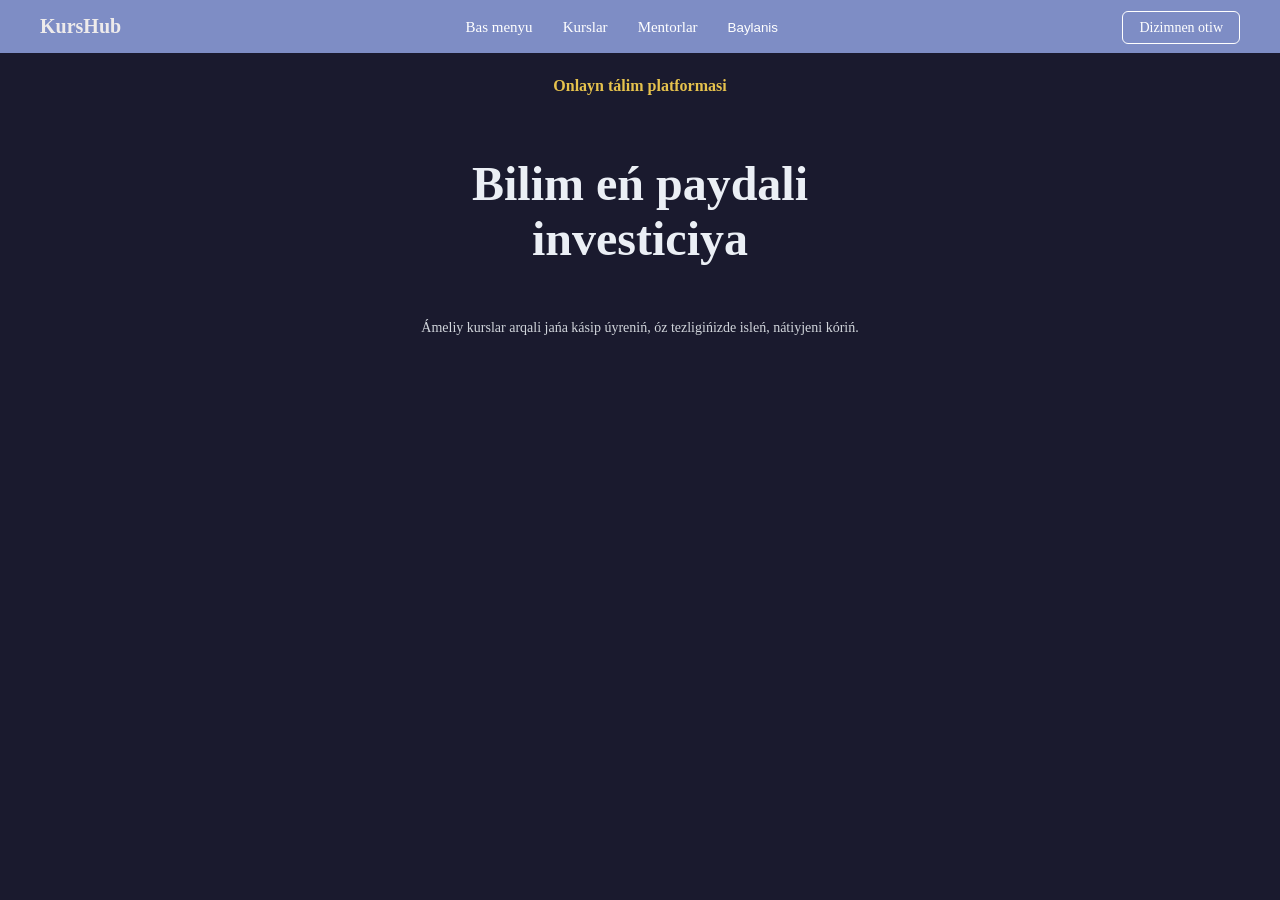
==== index.html @ 2ebdcb11 "s.css ozgeris" ====
<!DOCTYPE html>
<html lang="en">
<head>
    <meta charset="UTF-8">
    <meta name="viewport" content="width=device-width, initial-scale=1.0">
    <title>Online kurs</title>
    <link rel="icon" href="https://encrypted-tbn0.gstatic.com/images?q=tbn:ANd9GcQs_jvKDDHxWjBqhF7HXaSlR3Qv8NFwVwXPyH-iiTp-2g&s">
    <link rel="stylesheet" href="./static/s.css">

</head>
<body>
    <nav class="n">
    <div class="logo">
        <span class="logo-text">Kurs<span class="highlight">Hub</span></span></div>

        <ul class="menyu">
        <li><a href="index.html">Bas menyu</a></li>
        <li><a href="kurs.html">Kurslar</a></li>
        <li><a href="mentor.html">Mentorlar</a></li>
        <li><a href="https://t.me/hubkurs_bot">
  <button class="contact-btn">Baylanis</button>
</a></li>
        </ul>
        
         <div class="menyu_-kiriw">
        
        <a href="" class="btn-outline">Dizimnen otiw</a>
        
    </div>

        </nav>

        <section class="hero">
  <h4 class="d">Onlayn tálim platformasi</h4>
  <h1>Bilim  eń paydali <br>investiciya</h1>
  <p class="p">Ámeliy kurslar arqali jańa kásip úyreniń, óz tezligińizde isleń, nátiyjeni kóriń.</p>
</section>


        
</body>
</html>
---- static/s.css ----
body {
  background-color: #1a1a2e;
  margin: 0;
  padding: 0;
}

.n {
    display: flex;
    align-items: center;
    justify-content: space-between;
    background-color: rgb(126, 141, 197);
    padding: 15px 40px;
}
.logo {
    display: flex;
    align-items: center;
    gap: 10px;
    color: rgb(238, 235, 235);
    font-size: 20px;
    font-weight: bold;
}
.menyu {
    
    display: flex;
    gap: 30px;
    margin: 0;
    padding: 0;
    list-style: none;
   
}
.menyu a {
    text-decoration: none;
    color: #ffffff;
    font-size: 15px;
}
.menyu a:hover{
    color: rgb(251, 215, 168);
}
.menyu-kiriw {
    display: flex;
    align-items: center;
    gap: 15px;
}



.btn-outline {
    color: white;
    border: 1px solid white;
    padding: 8px 16px;
    border-radius: 6px;
    text-decoration: none;
    font-size: 14px;
}

.btn-outline:hover {
     color: #f3deb3;
}
 .hero { 
    background-color: #1a1a2e;
    height: 300px;               
    display: flex;
    
    flex-direction: column; 
   align-items: center;        
   justify-content: center;    
  text-align: center;
 }

.d {
  font-size: 16px;
  color: #e6c24d;
}
.hero h1 {
    color: #ebeff5;
     font-size: 48px;
  font-weight: bold;
    
}
.p{
    font-size: 14px;
    color: #d1d5db;
}
.contact-btn {
    background-color: transparent; 
    border: none;
     color: white;
     padding: 0px; 
             
}
.contact-btn:hover {
  
  color: rgb(239, 212, 177);
}
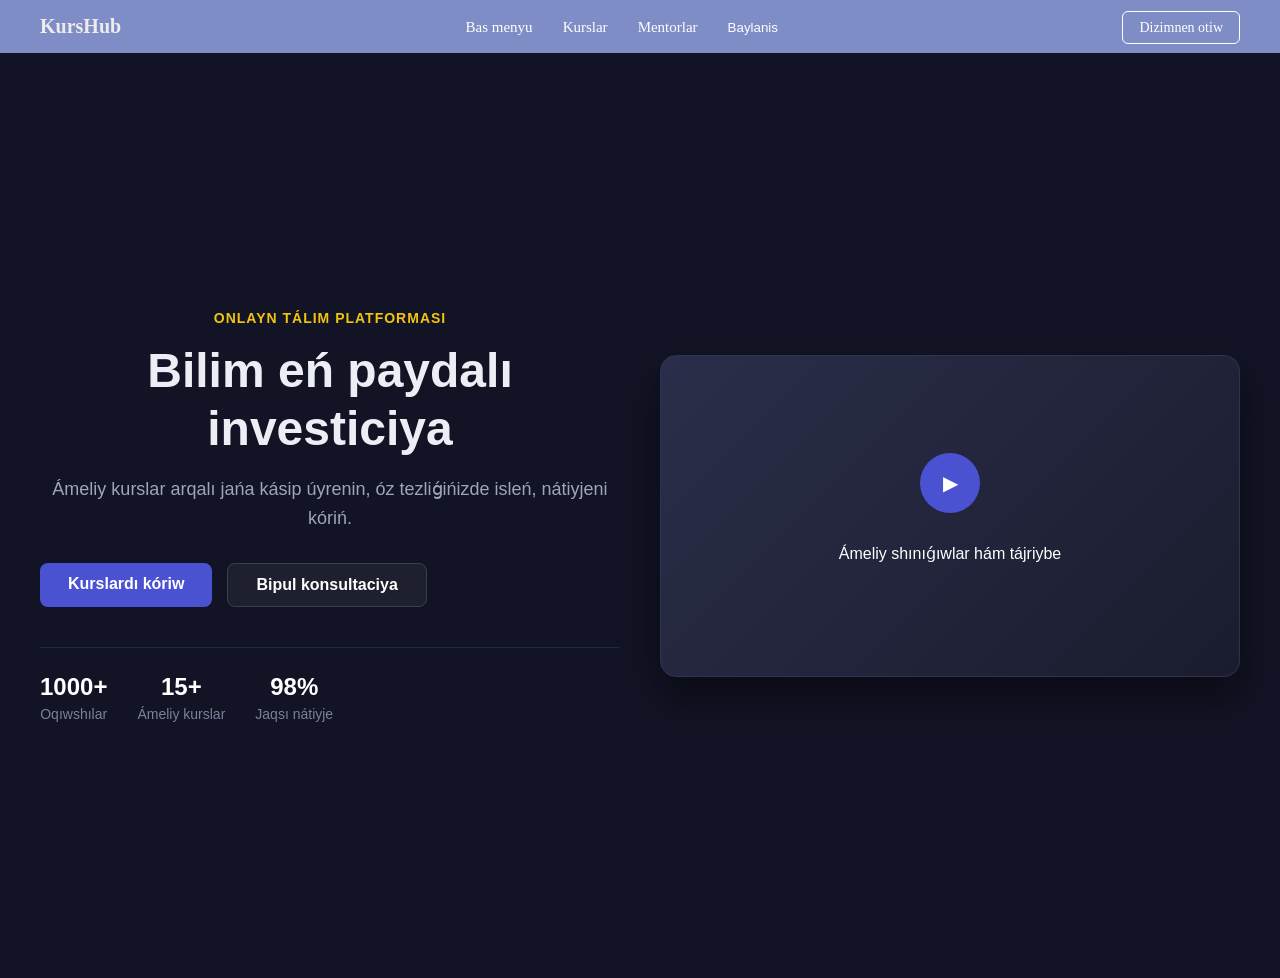
==== commit 67a79a64: "Gumisay" ====
--- a/index.html
+++ b/index.html
@@ -24,19 +24,66 @@
         
          <div class="menyu_-kiriw">
         
-        <a href="" class="btn-outline">Dizimnen otiw</a>
-        
+        <a href="g.html" class="btn-outline">Dizimnen otiw</a>
+         <div class="page">
+
+          
+
+        </div>
+
+                
+            </div>
+
+                </nav>
+
+                <!-- <section class="hero">
+        <h4 class="d">Onlayn tálim platformasi</h4>
+        <h1>Bilim  eń paydali <br>investiciya</h1>
+        <p class="p">Ámeliy kurslar arqali jańa kásip úyreniń, óz tezligińizde isleń, nátiyjeni kóriń.</p>
+        </section> -->
+
+<section class="hero">
+  <div class="hero-container">
+    <!-- Shep táreptegi matnler bólimi -->
+    <div class="hero-content">
+      <span class="badge">Onlayn tálim platforması</span>
+      <h1 class="hero-title">Bilim eń paydalı investiciya</h1>
+      <p class="hero-description">
+        Ámeliy kurslar arqalı jańa kásip úyrenin, óz tezliǵińizde isleń, nátiyjeni kóriń.
+      </p>
+      
+      <!-- Call to Action Túymeler -->
+      <div class="hero-actions">
+        <a href="kurs.html" class="btn btn-primary">Kurslardı kóriw</a>
+        <a href="g.html" class="btn btn-secondary">Bipul konsultaciya</a>
+      </div>
+
+      <!-- Statistika bólimi -->
+      <div class="hero-stats">
+        <div class="stat-item">
+          <h3>1000+</h3>
+          <p>Oqıwshılar</p>
+        </div>
+        <div class="stat-item">
+          <h3>15+</h3>
+          <p>Ámeliy kurslar</p>
+        </div>
+        <div class="stat-item">
+          <h3>98%</h3>
+          <p>Jaqsı nátiyje</p>
+        </div>
+      </div>
     </div>
 
-        </nav>
-
-        <section class="hero">
-  <h4 class="d">Onlayn tálim platformasi</h4>
-  <h1>Bilim  eń paydali <br>investiciya</h1>
-  <p class="p">Ámeliy kurslar arqali jańa kásip úyreniń, óz tezligińizde isleń, nátiyjeni kóriń.</p>
+    <!-- Oń táreptegi vizual rasm/kartochka -->
+    <div class="hero-image">
+      <div class="image-card">
+        <div class="play-icon">▶</div>
+        <p>Ámeliy shınıǵıwlar hám tájriybe</p>
+      </div>
+    </div>
+  </div>
 </section>
-
-
         
 </body>
 </html>
--- a/static/s.css
+++ b/static/s.css
@@ -93,3 +93,159 @@
   
   color: rgb(239, 212, 177);
 }
+
+/* Tiykarǵı Hero Section stilleri */
+.hero {
+  background-color: #121324; /* Qara fondag'ı tus */
+  color: #ffffff;
+  padding: 80px 20px;
+  min-height: 85vh;
+  display: flex;
+  align-items: center;
+  justify-content: center;
+  font-family: 'Inter', sans-serif;
+}
+
+.hero-container {
+  max-width: 1200px;
+  width: 100%;
+  display: grid;
+  grid-template-columns: 1fr 1fr;
+  gap: 40px;
+  align-items: center;
+}
+
+/* Badge (Kishi sarlavha) */
+.badge {
+  color: #f1c40f; /* Sarı tus */
+  font-weight: 600;
+  font-size: 14px;
+  text-transform: uppercase;
+  letter-spacing: 1px;
+}
+
+/* Tiykarǵı sarlavha */
+.hero-title {
+  font-size: 48px;
+  font-weight: 700;
+  margin: 15px 0;
+  line-height: 1.2;
+}
+
+/* Túsindirme matn */
+.hero-description {
+  color: #a0a5b5;
+  font-size: 18px;
+  line-height: 1.6;
+  margin-bottom: 30px;
+}
+
+/* Túymeler (Buttons) */
+.hero-actions {
+  display: flex;
+  gap: 15px;
+  margin-bottom: 40px;
+}
+
+.btn {
+  padding: 12px 28px;
+  border-radius: 8px;
+  text-decoration: none;
+  font-weight: 600;
+  transition: all 0.3s ease;
+}
+
+.btn-primary {
+  background-color: #4a52d1;
+  color: #ffffff;
+}
+
+.btn-primary:hover {
+  background-color: #3b42b8;
+  transform: translateY(-2px);
+}
+
+.btn-secondary {
+  border: 1px solid #3a3f58;
+  color: #ffffff;
+  background-color: rgba(255, 255, 255, 0.05);
+}
+
+.btn-secondary:hover {
+  background-color: rgba(255, 255, 255, 0.1);
+  transform: translateY(-2px);
+}
+
+/* Statistika blockları */
+.hero-stats {
+  display: flex;
+  gap: 30px;
+  border-top: 1px solid #232740;
+  padding-top: 25px;
+}
+
+.stat-item h3 {
+  font-size: 24px;
+  color: #ffffff;
+  margin: 0;
+}
+
+.stat-item p {
+  color: #7a819b;
+  font-size: 14px;
+  margin: 5px 0 0 0;
+}
+
+/* Vizual bólim (Oń tárep) */
+.hero-image {
+  display: flex;
+  justify-content: center;
+  align-items: center;
+}
+
+.image-card {
+  width: 100%;
+  height: 320px;
+  background: linear-gradient(135deg, #2b2e4a, #1a1c2e);
+  border-radius: 16px;
+  border: 1px solid #2e3352;
+  display: flex;
+  flex-direction: column;
+  justify-content: center;
+  align-items: center;
+  box-shadow: 0 20px 40px rgba(0,0,0,0.4);
+}
+
+.play-icon {
+  width: 60px;
+  height: 60px;
+  background-color: #4a52d1;
+  border-radius: 50%;
+  display: flex;
+  align-items: center;
+  justify-content: center;
+  font-size: 20px;
+  margin-bottom: 15px;
+  cursor: pointer;
+  transition: transform 0.3s ease;
+}
+
+.play-icon:hover {
+  transform: scale(1.1);
+}
+
+/* Mobil qurılmalar ushın moslasıw (Responsive) */
+@media (max-width: 768px) {
+  .hero-container {
+    grid-template-columns: 1fr;
+    text-align: center;
+  }
+  
+  .hero-actions {
+    justify-content: center;
+  }
+  
+  .hero-stats {
+    justify-content: center;
+  }
+}
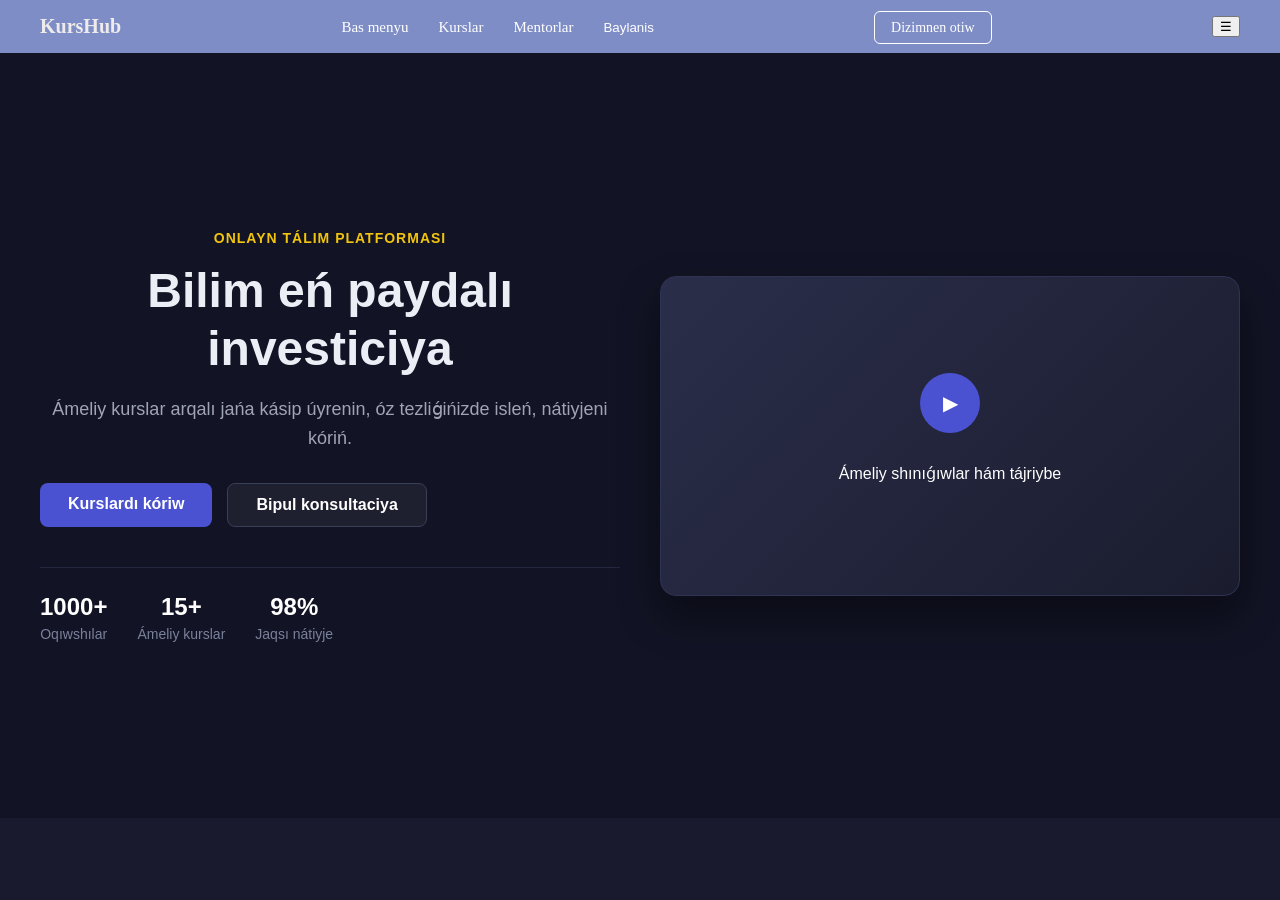
==== commit 03cb5624: "Update index.html" ====
--- a/index.html
+++ b/index.html
@@ -6,13 +6,11 @@
     <title>Online kurs</title>
     <link rel="icon" href="https://encrypted-tbn0.gstatic.com/images?q=tbn:ANd9GcQs_jvKDDHxWjBqhF7HXaSlR3Qv8NFwVwXPyH-iiTp-2g&s">
     <link rel="stylesheet" href="./static/s.css">
-
 </head>
 <body>
     <nav class="n">
     <div class="logo">
         <span class="logo-text">Kurs<span class="highlight">Hub</span></span></div>
-
         <ul class="menyu">
         <li><a href="index.html">Bas menyu</a></li>
         <li><a href="kurs.html">Kurslar</a></li>
@@ -26,22 +24,17 @@
         
         <a href="g.html" class="btn-outline">Dizimnen otiw</a>
          <div class="page">
-
           
-
         </div>
-
                 
             </div>
-
+            <button class="burger-menu">&#9776;</button>
                 </nav>
-
                 <!-- <section class="hero">
         <h4 class="d">Onlayn tálim platformasi</h4>
         <h1>Bilim  eń paydali <br>investiciya</h1>
         <p class="p">Ámeliy kurslar arqali jańa kásip úyreniń, óz tezligińizde isleń, nátiyjeni kóriń.</p>
         </section> -->
-
 <section class="hero">
   <div class="hero-container">
     <!-- Shep táreptegi matnler bólimi -->
@@ -57,7 +50,6 @@
         <a href="kurs.html" class="btn btn-primary">Kurslardı kóriw</a>
         <a href="g.html" class="btn btn-secondary">Bipul konsultaciya</a>
       </div>
-
       <!-- Statistika bólimi -->
       <div class="hero-stats">
         <div class="stat-item">
@@ -74,7 +66,6 @@
         </div>
       </div>
     </div>
-
     <!-- Oń táreptegi vizual rasm/kartochka -->
     <div class="hero-image">
       <div class="image-card">
@@ -84,6 +75,11 @@
     </div>
   </div>
 </section>
-        
+
+<script>
+  document.querySelector('.burger-menu').addEventListener('click', function() {
+    document.querySelector('.menyu').classList.toggle('active');
+  });
+</script>
 </body>
-</html>+</html>
--- a/static/s.css
+++ b/static/s.css
@@ -1,4 +1,91 @@
-
+/* ===== RESPONSIVE (mobil) ===== */
+
+* {
+  box-sizing: border-box;
+}
+
+img, video {
+  max-width: 100%;
+  height: auto;
+}
+
+.container {
+  width: 100%;
+  padding: 0 16px;
+}
+
+/* Planshet o'lchami */
+@media (max-width: 992px) {
+  .hero {
+    flex-direction: column;
+    text-align: center;
+  }
+
+  .stats {
+    flex-wrap: wrap;
+    justify-content: center;
+    gap: 20px;
+  }
+}
+
+/* Telefon o'lchami */
+@media (max-width: 768px) {
+  .n {
+    flex-direction: column;
+    gap: 12px;
+    padding: 15px 20px;
+  }
+
+  .menyu {
+    flex-direction: column;
+    align-items: center;
+    gap: 10px;
+    display: none;
+  }
+
+  .menyu.active {
+    display: flex;
+  }
+
+  .burger-menu {
+    display: block;
+  }
+
+  .hero h1,
+  .hero-title {
+    font-size: 24px !important;
+  }
+
+  h2 {
+    font-size: 22px;
+  }
+
+  p {
+    font-size: 15px;
+  }
+
+  .hero-buttons {
+    flex-direction: column;
+    width: 100%;
+  }
+
+  .hero-buttons a, .btn {
+    width: 100%;
+    text-align: center;
+  }
+}
+
+/* Juda kichik ekranlar */
+@media (max-width: 420px) {
+  .hero h1,
+  .hero-title {
+    font-size: 20px !important;
+  }
+
+  .stats {
+    flex-direction: column;
+  }
+}
 body {
   background-color: #1a1a2e;
   margin: 0;
@@ -248,4 +335,4 @@
   .hero-stats {
     justify-content: center;
   }
-}+}
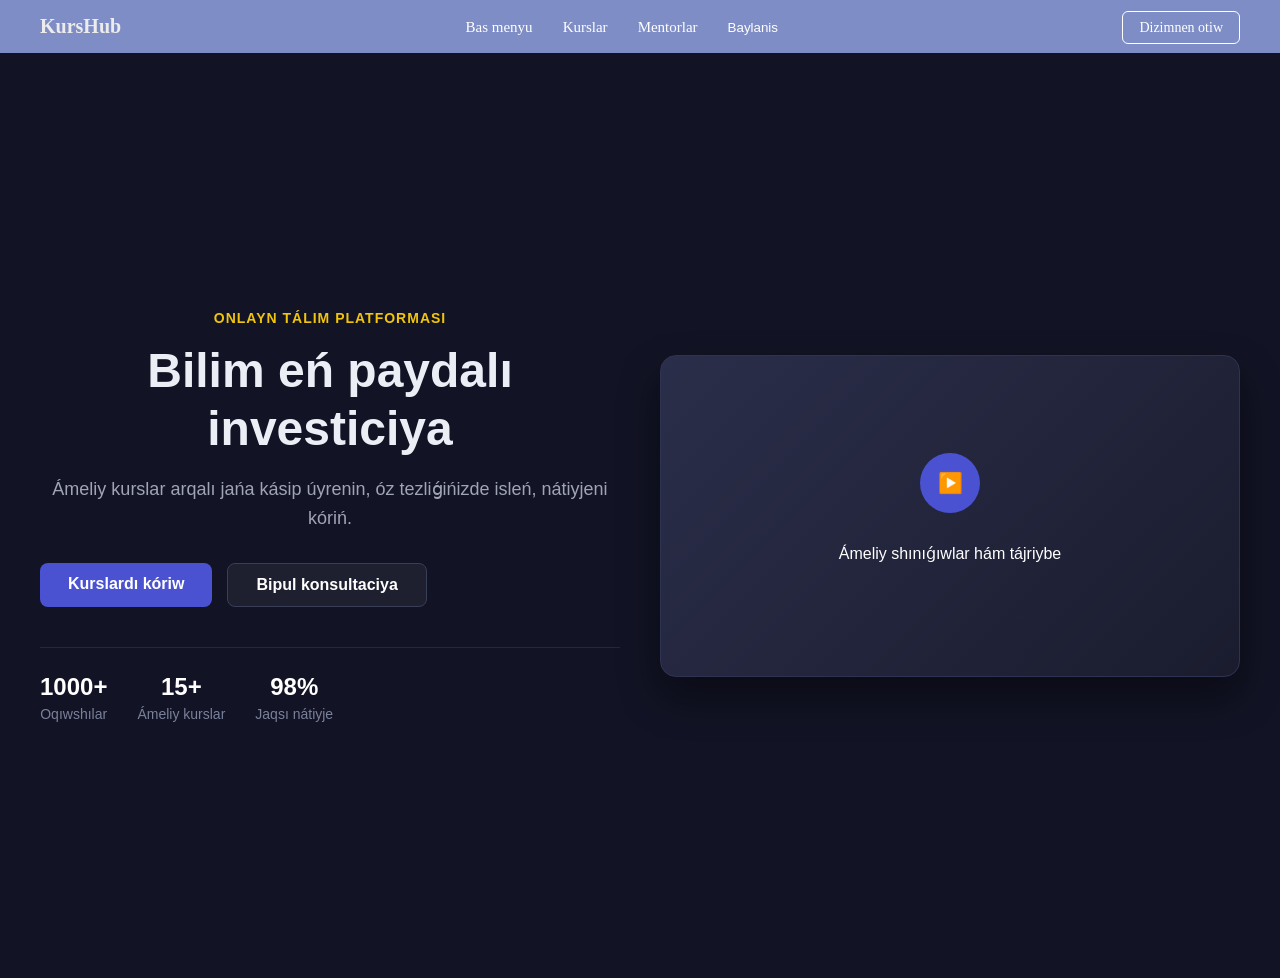
==== commit 8b143336: "Update index.html" ====
--- a/index.html
+++ b/index.html
@@ -2,15 +2,18 @@
 <html lang="en">
 <head>
     <meta charset="UTF-8">
+     <meta name="viewport" content="width=device-width, initial-scale=1.0">
     <meta name="viewport" content="width=device-width, initial-scale=1.0">
     <title>Online kurs</title>
     <link rel="icon" href="https://encrypted-tbn0.gstatic.com/images?q=tbn:ANd9GcQs_jvKDDHxWjBqhF7HXaSlR3Qv8NFwVwXPyH-iiTp-2g&s">
     <link rel="stylesheet" href="./static/s.css">
+
 </head>
 <body>
     <nav class="n">
     <div class="logo">
         <span class="logo-text">Kurs<span class="highlight">Hub</span></span></div>
+
         <ul class="menyu">
         <li><a href="index.html">Bas menyu</a></li>
         <li><a href="kurs.html">Kurslar</a></li>
@@ -24,17 +27,22 @@
         
         <a href="g.html" class="btn-outline">Dizimnen otiw</a>
          <div class="page">
+
           
+
         </div>
+
                 
             </div>
-            <button class="burger-menu">&#9776;</button>
+
                 </nav>
+
                 <!-- <section class="hero">
         <h4 class="d">Onlayn tálim platformasi</h4>
         <h1>Bilim  eń paydali <br>investiciya</h1>
         <p class="p">Ámeliy kurslar arqali jańa kásip úyreniń, óz tezligińizde isleń, nátiyjeni kóriń.</p>
         </section> -->
+
 <section class="hero">
   <div class="hero-container">
     <!-- Shep táreptegi matnler bólimi -->
@@ -50,6 +58,7 @@
         <a href="kurs.html" class="btn btn-primary">Kurslardı kóriw</a>
         <a href="g.html" class="btn btn-secondary">Bipul konsultaciya</a>
       </div>
+
       <!-- Statistika bólimi -->
       <div class="hero-stats">
         <div class="stat-item">
@@ -66,20 +75,16 @@
         </div>
       </div>
     </div>
+
     <!-- Oń táreptegi vizual rasm/kartochka -->
     <div class="hero-image">
       <div class="image-card">
-        <div class="play-icon">▶</div>
+        <div class="play-icon">▶️</div>
         <p>Ámeliy shınıǵıwlar hám tájriybe</p>
       </div>
     </div>
   </div>
 </section>
-
-<script>
-  document.querySelector('.burger-menu').addEventListener('click', function() {
-    document.querySelector('.menyu').classList.toggle('active');
-  });
-</script>
+        
 </body>
 </html>
--- a/static/s.css
+++ b/static/s.css
@@ -1,91 +1,4 @@
-/* ===== RESPONSIVE (mobil) ===== */
-
-* {
-  box-sizing: border-box;
-}
-
-img, video {
-  max-width: 100%;
-  height: auto;
-}
-
-.container {
-  width: 100%;
-  padding: 0 16px;
-}
-
-/* Planshet o'lchami */
-@media (max-width: 992px) {
-  .hero {
-    flex-direction: column;
-    text-align: center;
-  }
-
-  .stats {
-    flex-wrap: wrap;
-    justify-content: center;
-    gap: 20px;
-  }
-}
-
-/* Telefon o'lchami */
-@media (max-width: 768px) {
-  .n {
-    flex-direction: column;
-    gap: 12px;
-    padding: 15px 20px;
-  }
-
-  .menyu {
-    flex-direction: column;
-    align-items: center;
-    gap: 10px;
-    display: none;
-  }
-
-  .menyu.active {
-    display: flex;
-  }
-
-  .burger-menu {
-    display: block;
-  }
-
-  .hero h1,
-  .hero-title {
-    font-size: 24px !important;
-  }
-
-  h2 {
-    font-size: 22px;
-  }
-
-  p {
-    font-size: 15px;
-  }
-
-  .hero-buttons {
-    flex-direction: column;
-    width: 100%;
-  }
-
-  .hero-buttons a, .btn {
-    width: 100%;
-    text-align: center;
-  }
-}
-
-/* Juda kichik ekranlar */
-@media (max-width: 420px) {
-  .hero h1,
-  .hero-title {
-    font-size: 20px !important;
-  }
-
-  .stats {
-    flex-direction: column;
-  }
-}
+
 body {
   background-color: #1a1a2e;
   margin: 0;
@@ -321,7 +234,7 @@
   transform: scale(1.1);
 }
 
-/* Mobil qurılmalar ushın moslasıw (Responsive) */
+/* Mobil qurılmalar ushın moslasıw (Responsive)
 @media (max-width: 768px) {
   .hero-container {
     grid-template-columns: 1fr;
@@ -335,4 +248,16 @@
   .hero-stats {
     justify-content: center;
   }
-}
+} */
+
+@media(max-width:768px) {
+    .navbar,
+    .card {
+        flex-direction: column;
+    }
+
+    nav {
+        flex-wrap: wrap;
+        justify-content: center;
+    }
+}
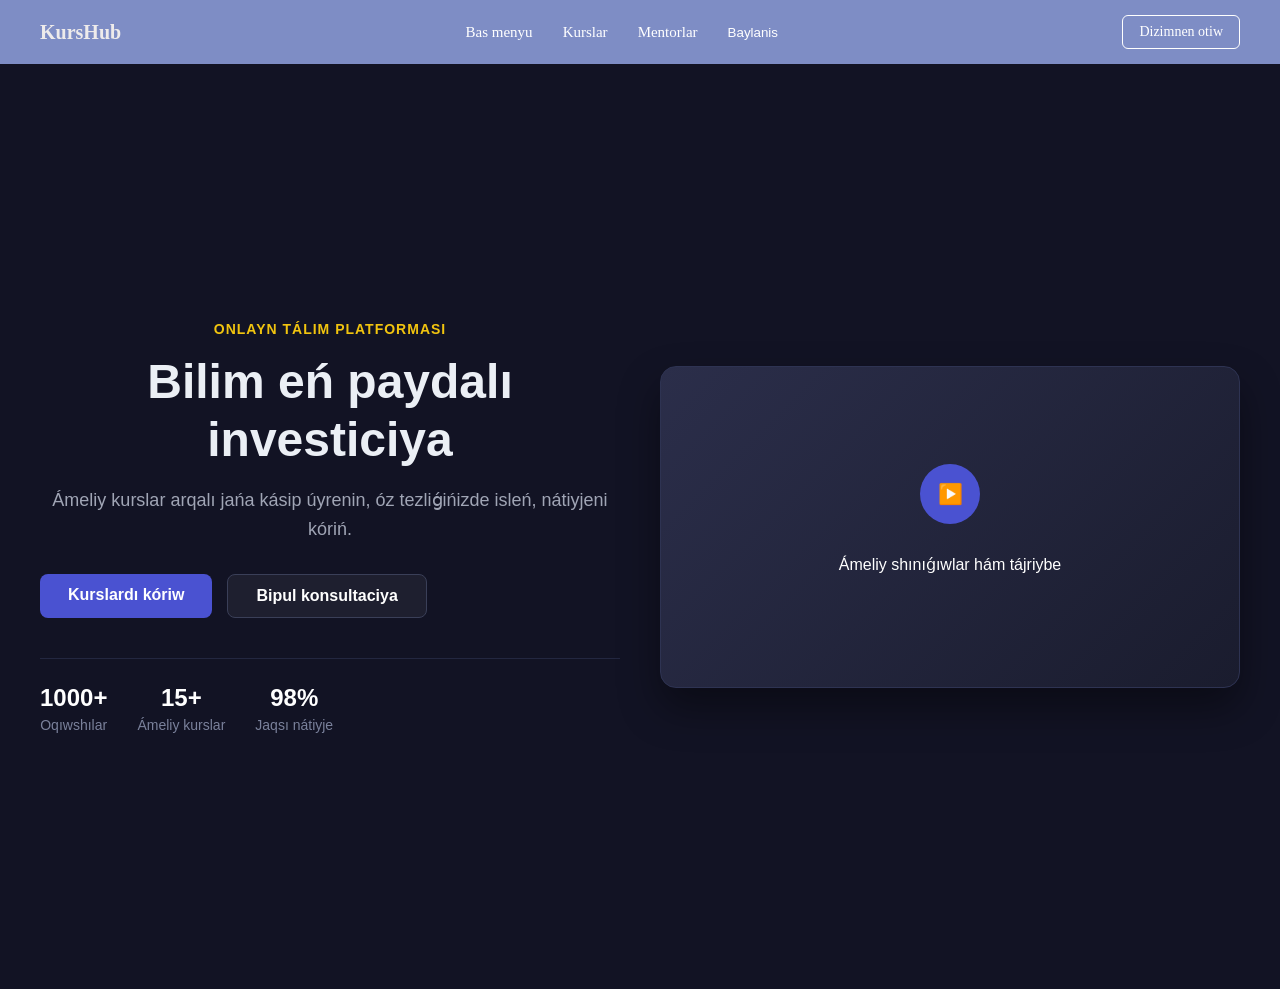
==== commit 3f1c54d3: "Update index.html" ====
--- a/index.html
+++ b/index.html
@@ -2,7 +2,6 @@
 <html lang="en">
 <head>
     <meta charset="UTF-8">
-     <meta name="viewport" content="width=device-width, initial-scale=1.0">
     <meta name="viewport" content="width=device-width, initial-scale=1.0">
     <title>Online kurs</title>
     <link rel="icon" href="https://encrypted-tbn0.gstatic.com/images?q=tbn:ANd9GcQs_jvKDDHxWjBqhF7HXaSlR3Qv8NFwVwXPyH-iiTp-2g&s">
@@ -22,26 +21,14 @@
   <button class="contact-btn">Baylanis</button>
 </a></li>
         </ul>
-        
-         <div class="menyu_-kiriw">
-        
+
+         <div class="menyu-kiriw">
+
         <a href="g.html" class="btn-outline">Dizimnen otiw</a>
-         <div class="page">
 
-          
-
-        </div>
-
-                
             </div>
 
                 </nav>
-
-                <!-- <section class="hero">
-        <h4 class="d">Onlayn tálim platformasi</h4>
-        <h1>Bilim  eń paydali <br>investiciya</h1>
-        <p class="p">Ámeliy kurslar arqali jańa kásip úyreniń, óz tezligińizde isleń, nátiyjeni kóriń.</p>
-        </section> -->
 
 <section class="hero">
   <div class="hero-container">
@@ -52,7 +39,7 @@
       <p class="hero-description">
         Ámeliy kurslar arqalı jańa kásip úyrenin, óz tezliǵińizde isleń, nátiyjeni kóriń.
       </p>
-      
+
       <!-- Call to Action Túymeler -->
       <div class="hero-actions">
         <a href="kurs.html" class="btn btn-primary">Kurslardı kóriw</a>
@@ -85,6 +72,6 @@
     </div>
   </div>
 </section>
-        
+
 </body>
 </html>
--- a/static/s.css
+++ b/static/s.css
@@ -1,9 +1,23 @@
-
 body {
   background-color: #1a1a2e;
   margin: 0;
   padding: 0;
 }
+@media (max-width: 860px){
+  .page{ grid-template-columns: 1fr; }
+  .brand-panel{
+    padding: 36px 28px 64px;
+    min-height: 260px;
+  }
+  .brand-text{ display: none; }
+  .form-panel{ padding: 40px 24px; }
+  .field-row{ grid-template-columns: 1fr; }
+}
+
+/* ---------- Reduced motion ---------- */
+@media (prefers-reduced-motion: reduce){
+  *{ transition: none !important; }
+}
 
 .n {
     display: flex;
@@ -11,6 +25,8 @@
     justify-content: space-between;
     background-color: rgb(126, 141, 197);
     padding: 15px 40px;
+    flex-wrap: wrap;
+    row-gap: 10px;
 }
 .logo {
     display: flex;
@@ -27,6 +43,8 @@
     margin: 0;
     padding: 0;
     list-style: none;
+    flex-wrap: wrap;
+    justify-content: center;
    
 }
 .menyu a {
@@ -41,6 +59,8 @@
     display: flex;
     align-items: center;
     gap: 15px;
+    flex-wrap: wrap;
+    justify-content: center;
 }
 
 
@@ -145,6 +165,7 @@
   display: flex;
   gap: 15px;
   margin-bottom: 40px;
+  flex-wrap: wrap;
 }
 
 .btn {
@@ -182,6 +203,7 @@
   gap: 30px;
   border-top: 1px solid #232740;
   padding-top: 25px;
+  flex-wrap: wrap;
 }
 
 .stat-item h3 {
@@ -215,7 +237,6 @@
   align-items: center;
   box-shadow: 0 20px 40px rgba(0,0,0,0.4);
 }
-
 .play-icon {
   width: 60px;
   height: 60px;
@@ -234,30 +255,42 @@
   transform: scale(1.1);
 }
 
-/* Mobil qurılmalar ushın moslasıw (Responsive)
-@media (max-width: 768px) {
-  .hero-container {
+/* ---------- Mobil telefon uchun tuzetiwler ---------- */
+@media (max-width: 860px){
+  .n{
+    flex-direction: column;
+    align-items: flex-start;
+    padding: 15px 20px;
+    gap: 15px;
+  }
+  .menyu{
+    justify-content: flex-start;
+    gap: 15px;
+  }
+  .hero{
+    padding: 50px 20px;
+    min-height: auto;
+  }
+  .hero-container{
     grid-template-columns: 1fr;
+    gap: 30px;
     text-align: center;
   }
-  
-  .hero-actions {
-    justify-content: center;
-  }
-  
-  .hero-stats {
-    justify-content: center;
-  }
-} */
-
-@media(max-width:768px) {
-    .navbar,
-    .card {
-        flex-direction: column;
-    }
-
-    nav {
-        flex-wrap: wrap;
-        justify-content: center;
-    }
-}+  .hero-title{
+    font-size: 32px;
+  }
+  .hero-description{
+    font-size: 16px;
+  }
+  .hero-actions{
+    justify-content: center;
+  }
+  .hero-stats{
+    justify-content: center;
+    gap: 20px;
+    text-align: left;
+  }
+  .image-card{
+    height: 220px;
+  }
+}
